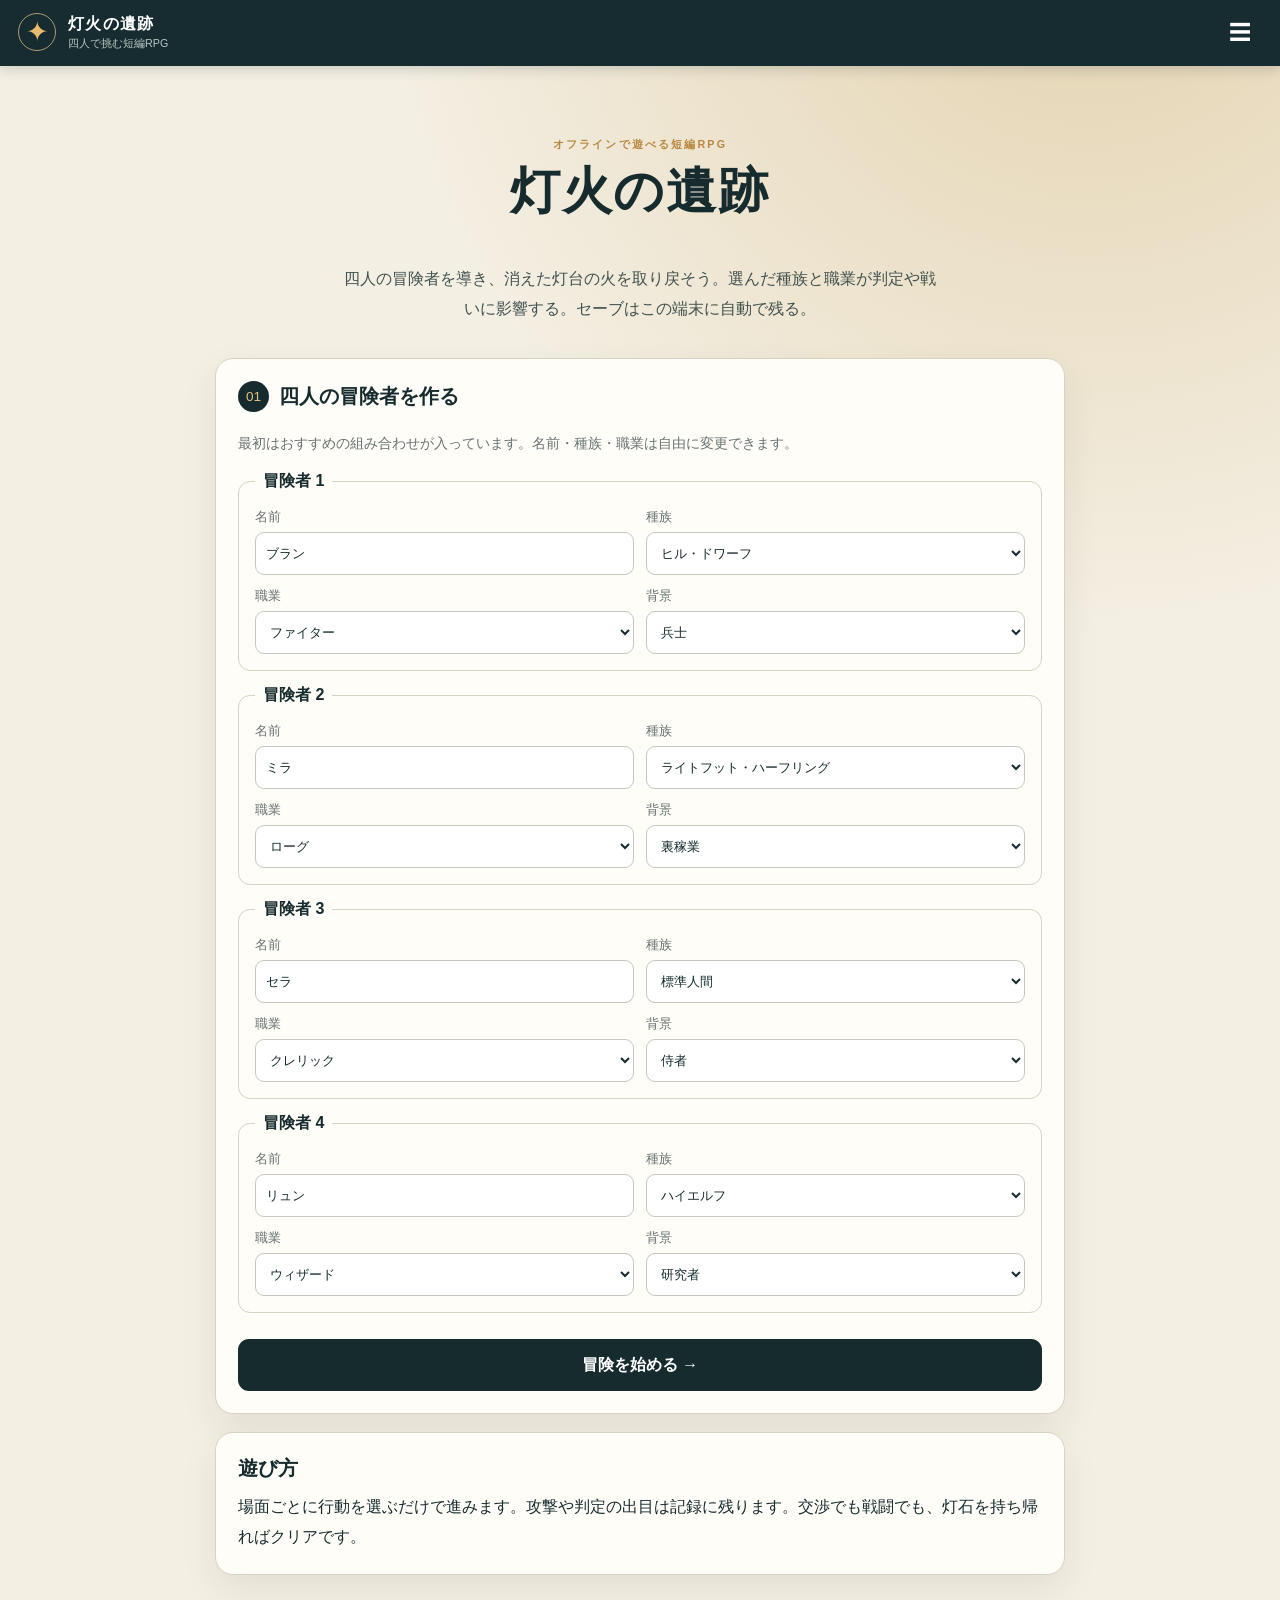
==== index.html @ f290b253 "iPhone向け短編RPG「灯火の遺跡」を公開" ====
<!doctype html>
<html lang="ja">
<head>
  <meta charset="utf-8">
  <meta name="viewport" content="width=device-width,initial-scale=1,viewport-fit=cover">
  <meta name="theme-color" content="#172c30">
  <meta name="apple-mobile-web-app-capable" content="yes">
  <meta name="apple-mobile-web-app-status-bar-style" content="black-translucent">
  <meta name="apple-mobile-web-app-title" content="灯火の遺跡">
  <meta name="description" content="四人の冒険者を導く、オフライン対応の日本語ファンタジーRPG">
  <link rel="manifest" href="./manifest.webmanifest?v=5">
  <link rel="icon" type="image/svg+xml" href="./icon.svg">
  <link rel="apple-touch-icon" href="./icon-180.png">
  <link rel="stylesheet" href="./style.css?v=5">
  <title>灯火の遺跡</title>
</head>
<body>
  <header class="topbar">
    <div class="brand"><span class="brand-mark">✦</span><div><strong>灯火の遺跡</strong><small>四人で挑む短編RPG</small></div></div>
    <button id="menu-button" class="quiet" aria-label="設定と保存を開く">☰</button>
  </header>
  <main id="app" aria-live="polite"></main>
  <div id="toast" role="status" aria-live="polite"></div>
  <script type="module" src="./app.js?v=5"></script>
</body>
</html>
---- style.css ----
:root{color-scheme:light;--ink:#162b2e;--muted:#677372;--paper:#f4efe3;--card:#fffdf7;--line:#d8d2c2;--gold:#ba8740;--gold-light:#f2dfb8;--green:#4b7c65;--red:#9a4d42;--shadow:0 14px 36px rgba(20,34,31,.08);font-family:-apple-system,BlinkMacSystemFont,"Hiragino Kaku Gothic ProN","Yu Gothic",sans-serif}
*{box-sizing:border-box}html{scroll-behavior:smooth}body{margin:0;background:radial-gradient(circle at 85% -5%,#e3d2ae,transparent 35%),var(--paper);color:var(--ink);min-height:100vh}button,input,select{font:inherit}button{cursor:pointer}button:disabled{opacity:.45;cursor:not-allowed}h1,h2,p{margin-top:0}h1{font-family:"Hiragino Mincho ProN","Yu Mincho",serif;font-size:clamp(2rem,5vw,3.1rem);line-height:1.25;letter-spacing:.04em}h2{font-family:"Hiragino Mincho ProN","Yu Mincho",serif;font-size:1.25rem;margin:0}p{line-height:1.85}.topbar{position:sticky;top:0;z-index:5;display:flex;align-items:center;justify-content:space-between;padding:calc(10px + env(safe-area-inset-top)) max(18px,env(safe-area-inset-right)) 12px max(18px,env(safe-area-inset-left));background:#172c30;color:#fff;box-shadow:0 3px 12px #172c3030}.brand{display:flex;align-items:center;gap:12px}.brand-mark{display:grid;place-items:center;width:38px;height:38px;color:#e8bc6f;border:1px solid #ac9c70;border-radius:50%;font-size:27px}.brand strong{display:block;font-family:"Hiragino Mincho ProN",serif;letter-spacing:.08em}.brand small{display:block;color:#b8c6c1;font-size:.67rem;margin-top:2px}.quiet{border:0;background:transparent;color:inherit;font-size:1.4rem;min-width:44px;min-height:44px}main{max-width:1180px;margin:auto;padding:24px 18px calc(48px + env(safe-area-inset-bottom))}.hero{padding:48px 20px 35px;text-align:center}.hero p{max-width:600px;margin:auto;color:#40514f}.eyebrow{font-size:.67rem;font-weight:800;letter-spacing:.2em;color:var(--gold);margin-bottom:9px}.panel{background:var(--card);border:1px solid var(--line);border-radius:18px;box-shadow:var(--shadow);padding:22px}.setup{max-width:850px;margin:0 auto 18px}.note{max-width:850px;margin:auto}.note h2{margin-bottom:10px}.note p{margin:0}.section-title{display:flex;align-items:center;gap:10px;margin-bottom:18px}.section-title>span{display:grid;place-items:center;width:31px;height:31px;background:var(--ink);color:#e6c082;border-radius:50%;font-size:.85rem}.muted{color:var(--muted);font-size:.9rem}.creator{display:grid;grid-template-columns:1.2fr 1fr 1fr;gap:12px;border:1px solid var(--line);border-radius:12px;margin:14px 0;padding:16px}.creator legend{font-weight:700;color:var(--ink);padding:0 8px}.creator label,.action-field{display:flex;flex-direction:column;gap:6px;font-size:.82rem;color:var(--muted)}input,select{width:100%;min-height:43px;border:1px solid #c6c8bf;border-radius:9px;background:white;color:var(--ink);padding:9px 10px}.primary{border:0;border-radius:11px;background:var(--ink);color:#fff;font-weight:700;padding:14px 20px;min-height:52px}.primary:hover{background:#28494b}.full{width:100%;margin-top:12px}.game-layout{display:grid;grid-template-columns:minmax(0,1.45fr) minmax(260px,.8fr);gap:18px;align-items:start}.story{grid-column:1}.party{grid-column:2;grid-row:1 / span 2}.actions{grid-column:1}.enemies{grid-column:2}.journal{grid-column:1 / -1}.story-text{font-size:1.04rem;line-height:2}.map{background:#e7e2d3;border:1px solid #cbc4ae;border-radius:10px;padding:14px;text-align:center;line-height:1.7;font-size:.85rem;letter-spacing:.02em}.quest{margin-top:17px;border-left:4px solid var(--gold);padding:9px 12px;background:#f8f2e5;font-size:.85rem}.quest.done{border-color:var(--green);background:#eaf2e9}.latest{margin-top:20px;border-top:1px solid var(--line);padding-top:14px}.latest span{font-size:.72rem;font-weight:700;color:var(--muted)}.latest p{margin:5px 0 0}.party-grid{display:grid;gap:10px}.member{padding:13px;background:#f8f7f1;border:1px solid #e4e1d5;border-radius:11px}.member.current{border-color:var(--gold);box-shadow:0 0 0 2px #ebd6ad}.member.down{opacity:.55}.member-head{display:flex;justify-content:space-between;gap:10px}.member-head strong{display:block}.member-head small{display:block;color:var(--muted);font-size:.7rem;margin-top:4px}.level{font-size:.66rem;color:var(--muted);white-space:nowrap}.hp-row{display:flex;justify-content:space-between;font-size:.7rem;margin-top:10px}.hp-track{height:6px;border-radius:4px;background:#e4d8cc;overflow:hidden;margin-top:5px}.hp-track>span{display:block;background:var(--green);height:100%;border-radius:4px}.member.down .hp-track>span{background:var(--red)}.turn-pill{display:inline-block;margin-top:9px;padding:3px 7px;border-radius:5px;background:#eee0c0;color:#6b5028;font-size:.65rem;font-weight:700}.supplies{color:var(--muted);font-size:.77rem;padding-top:15px}.enemy-list{display:grid;gap:8px}.enemy{display:flex;justify-content:space-between;gap:10px;padding:9px;border-radius:7px;background:#f4ece8;font-size:.82rem}.enemy.fallen{opacity:.45}.enemy span{color:var(--muted)}.action-form{border-top:1px solid var(--line);padding:13px 0}.action-form:first-of-type{border-top:0;padding-top:0}.action-field{margin-bottom:8px}.action-button{display:flex;align-items:center;justify-content:space-between;width:100%;border:1px solid #9caeaa;border-radius:10px;background:#f4f9f5;color:var(--ink);text-align:left;font-weight:700;padding:12px 14px;min-height:50px}.action-button:hover{background:#e5f0e8;border-color:var(--green)}.action-button b{font-size:1.1rem;color:var(--green)}details summary{cursor:pointer;font-weight:700;min-height:30px}.journal ol{margin:15px 0 0;padding-left:23px}.journal li{padding:7px 0;border-bottom:1px solid #ece8dd;line-height:1.6;font-size:.84rem}.journal li.check{color:#5a6d54}.journal li.combat{color:#814d3f}.modal-backdrop{position:fixed;inset:0;z-index:10;background:#0b1719ab;display:flex;align-items:flex-end;justify-content:center}.modal{width:min(100%,520px);max-height:92dvh;overflow:auto;background:var(--card);padding:22px 20px calc(24px + env(safe-area-inset-bottom));border-radius:20px 20px 0 0}.modal-head{display:flex;justify-content:space-between;align-items:center}.modal p{font-size:.86rem}.modal small{display:block;margin-top:20px;color:var(--muted);line-height:1.5}.menu-actions{display:grid;gap:9px;margin:20px 0}.menu-actions button,.import-label{display:block;width:100%;border:1px solid var(--line);border-radius:9px;background:#f9f8f2;text-align:center;padding:12px;font-weight:700;min-height:49px}.import-label input{display:none}.modal details{padding:12px 0;border-top:1px solid var(--line);font-size:.85rem}#toast{position:fixed;z-index:20;left:50%;bottom:calc(18px + env(safe-area-inset-bottom));transform:translate(-50%,30px);width:max-content;max-width:calc(100% - 34px);padding:10px 15px;background:#263f41;color:white;border-radius:10px;box-shadow:0 8px 24px #0004;opacity:0;pointer-events:none;transition:.25s;font-size:.86rem}#toast.visible{opacity:1;transform:translate(-50%,0)}
@media(max-width:800px){.game-layout{grid-template-columns:1fr}.story,.party,.actions,.enemies,.journal{grid-column:1;grid-row:auto}.party{order:1}.story{order:0}.enemies{order:2}.actions{order:3}.journal{order:4}.party-grid{grid-template-columns:repeat(2,minmax(0,1fr))}}
.creator{grid-template-columns:repeat(2,minmax(0,1fr))}
.member-details{margin-top:8px;color:var(--muted);font-size:.67rem;line-height:1.65}.member-details summary{font-size:.67rem;min-height:20px}.member-details div{margin-top:5px}
.menu-link{display:block;width:100%;border:1px solid var(--line);border-radius:9px;background:#f9f8f2;text-align:center;padding:12px;font-weight:700;min-height:49px;color:var(--ink);text-decoration:none}
[hidden]{display:none!important}
@media(max-width:560px){main{padding:14px 12px calc(36px + env(safe-area-inset-bottom))}.panel{padding:17px;border-radius:15px}.hero{padding:31px 10px 26px}.hero h1{font-size:2.35rem}.creator{grid-template-columns:1fr 1fr;gap:10px}.creator label:first-of-type{grid-column:1 / -1}.party-grid{gap:7px}.member{padding:10px}.member-head small{font-size:.62rem}.hp-row{font-size:.64rem}.story-text{font-size:.96rem}}
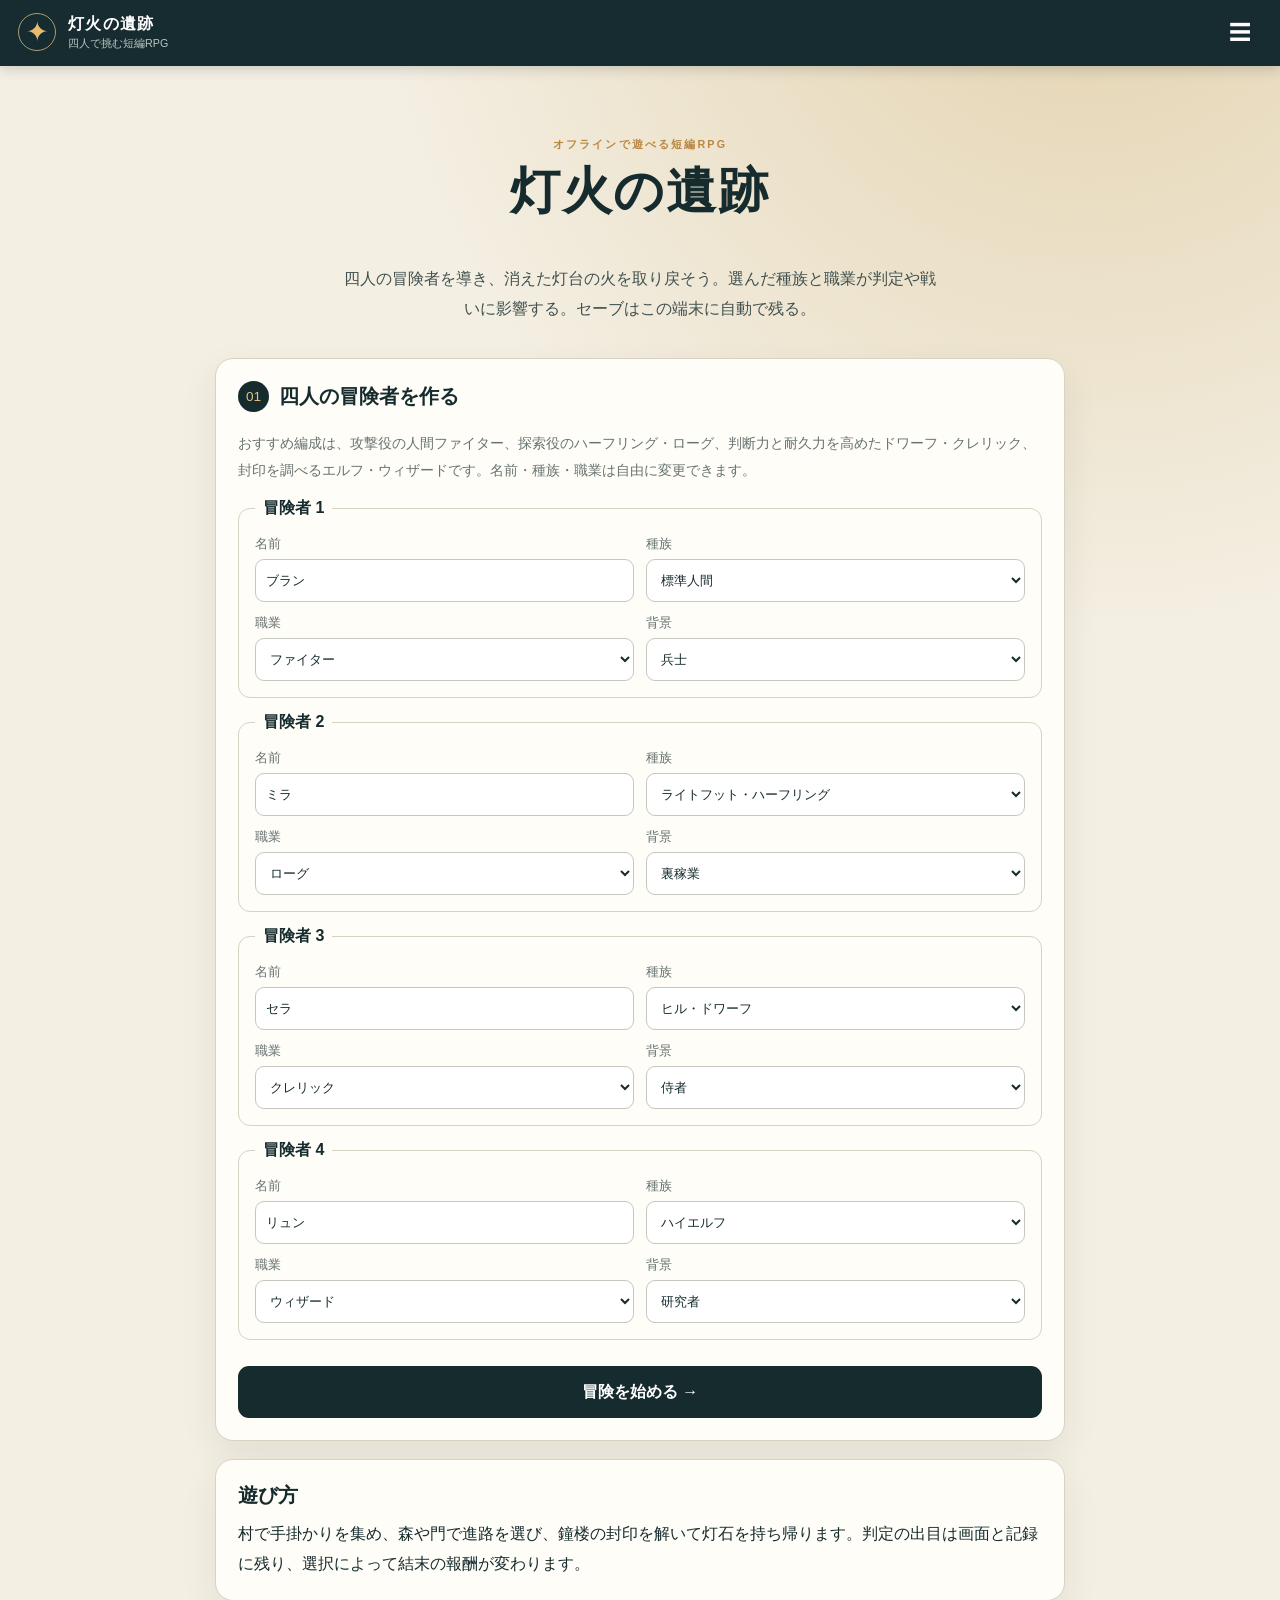
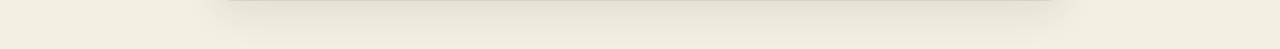
==== commit e45a9b56: "サイコロ表示・場面背景・分岐する冒険を追加" ====
--- a/index.html
+++ b/index.html
@@ -8,10 +8,10 @@
   <meta name="apple-mobile-web-app-status-bar-style" content="black-translucent">
   <meta name="apple-mobile-web-app-title" content="灯火の遺跡">
   <meta name="description" content="四人の冒険者を導く、オフライン対応の日本語ファンタジーRPG">
-  <link rel="manifest" href="./manifest.webmanifest?v=5">
+  <link rel="manifest" href="./manifest.webmanifest?v=6">
   <link rel="icon" type="image/svg+xml" href="./icon.svg">
   <link rel="apple-touch-icon" href="./icon-180.png">
-  <link rel="stylesheet" href="./style.css?v=5">
+  <link rel="stylesheet" href="./style.css?v=6">
   <title>灯火の遺跡</title>
 </head>
 <body>
@@ -21,6 +21,6 @@
   </header>
   <main id="app" aria-live="polite"></main>
   <div id="toast" role="status" aria-live="polite"></div>
-  <script type="module" src="./app.js?v=5"></script>
+  <script type="module" src="./app.js?v=6"></script>
 </body>
 </html>
--- a/style.css
+++ b/style.css
@@ -6,3 +6,37 @@
 .menu-link{display:block;width:100%;border:1px solid var(--line);border-radius:9px;background:#f9f8f2;text-align:center;padding:12px;font-weight:700;min-height:49px;color:var(--ink);text-decoration:none}
 [hidden]{display:none!important}
 @media(max-width:560px){main{padding:14px 12px calc(36px + env(safe-area-inset-bottom))}.panel{padding:17px;border-radius:15px}.hero{padding:31px 10px 26px}.hero h1{font-size:2.35rem}.creator{grid-template-columns:1fr 1fr;gap:10px}.creator label:first-of-type{grid-column:1 / -1}.party-grid{gap:7px}.member{padding:10px}.member-head small{font-size:.62rem}.hp-row{font-size:.64rem}.story-text{font-size:.96rem}}
+
+/* 場面ごとの軽量なベクター風景。通信がないときも背景を表示する。 */
+.scene-art{position:relative;height:210px;margin:-22px -22px 22px;overflow:hidden;border-radius:17px 17px 0 0;background-color:#1a3036;background-size:cover;background-position:center}
+.scene-art-shade{position:absolute;inset:0;display:flex;flex-direction:column;justify-content:flex-end;padding:25px 29px;background:linear-gradient(90deg,rgba(10,27,35,.78),rgba(10,27,35,.15) 80%),linear-gradient(0deg,rgba(10,27,35,.5),transparent 65%)}
+.scene-art-shade span{color:#e7c786;font-size:.74rem;font-weight:800;letter-spacing:.18em;margin-bottom:6px}
+.scene-art h1{color:#fff;margin:0;text-shadow:0 2px 12px #09171dcc}
+.scene-village,.scene-victory{background-image:url('./scene-village.svg')}
+.scene-archive{background-image:url('./scene-archive.svg')}
+.scene-road,.scene-return{background-image:url('./scene-road.svg')}
+.scene-grove{background-image:url('./scene-grove.svg')}
+.scene-gate,.scene-combat,.scene-defeat{background-image:url('./scene-gate.svg')}
+.scene-vault,.scene-escape{background-image:url('./scene-vault.svg')}
+.scene-victory{filter:saturate(1.25) brightness(1.12)}
+.scene-defeat{filter:saturate(.55) brightness(.7)}
+.scene-escape{filter:saturate(.8) brightness(.8)}
+.clue-list{display:flex;gap:8px;flex-wrap:wrap;margin-top:14px;color:#53675e;font-size:.78rem;line-height:1.5}
+.clue-list strong{color:#325f50}
+.dice-board{grid-column:1}
+.dice-current{display:flex;align-items:center;gap:17px}
+.die-face{flex:none;display:grid;place-items:center;width:82px;height:82px;color:#f9efd4;background:#23535a;border:2px solid #e4be74;clip-path:polygon(50% 0,90% 20%,100% 65%,50% 100%,0 65%,10% 20%);font-family:"Hiragino Mincho ProN","Yu Mincho",serif;font-size:2rem;font-weight:800;filter:drop-shadow(0 5px 9px #142f3855);animation:die-appear .45s ease-out}
+.dice-summary{display:grid;gap:5px;font-size:.85rem;line-height:1.55}
+.dice-summary>span{color:var(--muted)}
+.dice-summary b{color:var(--ink)}
+.dice-summary .success{color:#247752}
+.dice-summary .failure{color:#a34a3d}
+.dice-trail{display:flex;gap:7px;overflow:auto;margin-top:17px;padding-bottom:4px}
+.die-chip{display:grid;grid-template-columns:auto auto;align-items:baseline;gap:0 5px;min-width:86px;padding:7px 9px;background:#eef4ef;border:1px solid #c5d5c7;border-radius:8px;white-space:nowrap}
+.die-chip b{font-size:.65rem;color:#63816c}
+.die-chip strong{font-size:1rem}
+.die-chip small{grid-column:1/-1;max-width:140px;overflow:hidden;text-overflow:ellipsis;color:#66746d;font-size:.57rem}
+@keyframes die-appear{from{transform:rotate(-35deg) scale(.65);opacity:.2}to{transform:rotate(0) scale(1);opacity:1}}
+@media(prefers-reduced-motion:reduce){.die-face{animation:none}}
+@media(max-width:800px){.dice-board{grid-column:1;grid-row:auto;order:1}.party{order:2}.enemies{order:3}.actions{order:4}.journal{order:5}}
+@media(max-width:560px){.scene-art{height:170px;margin:-17px -17px 17px;border-radius:14px 14px 0 0}.scene-art-shade{padding:19px}.scene-art h1{font-size:2rem}.die-face{width:67px;height:67px;font-size:1.55rem}.dice-current{gap:11px}.dice-summary{font-size:.72rem}}
